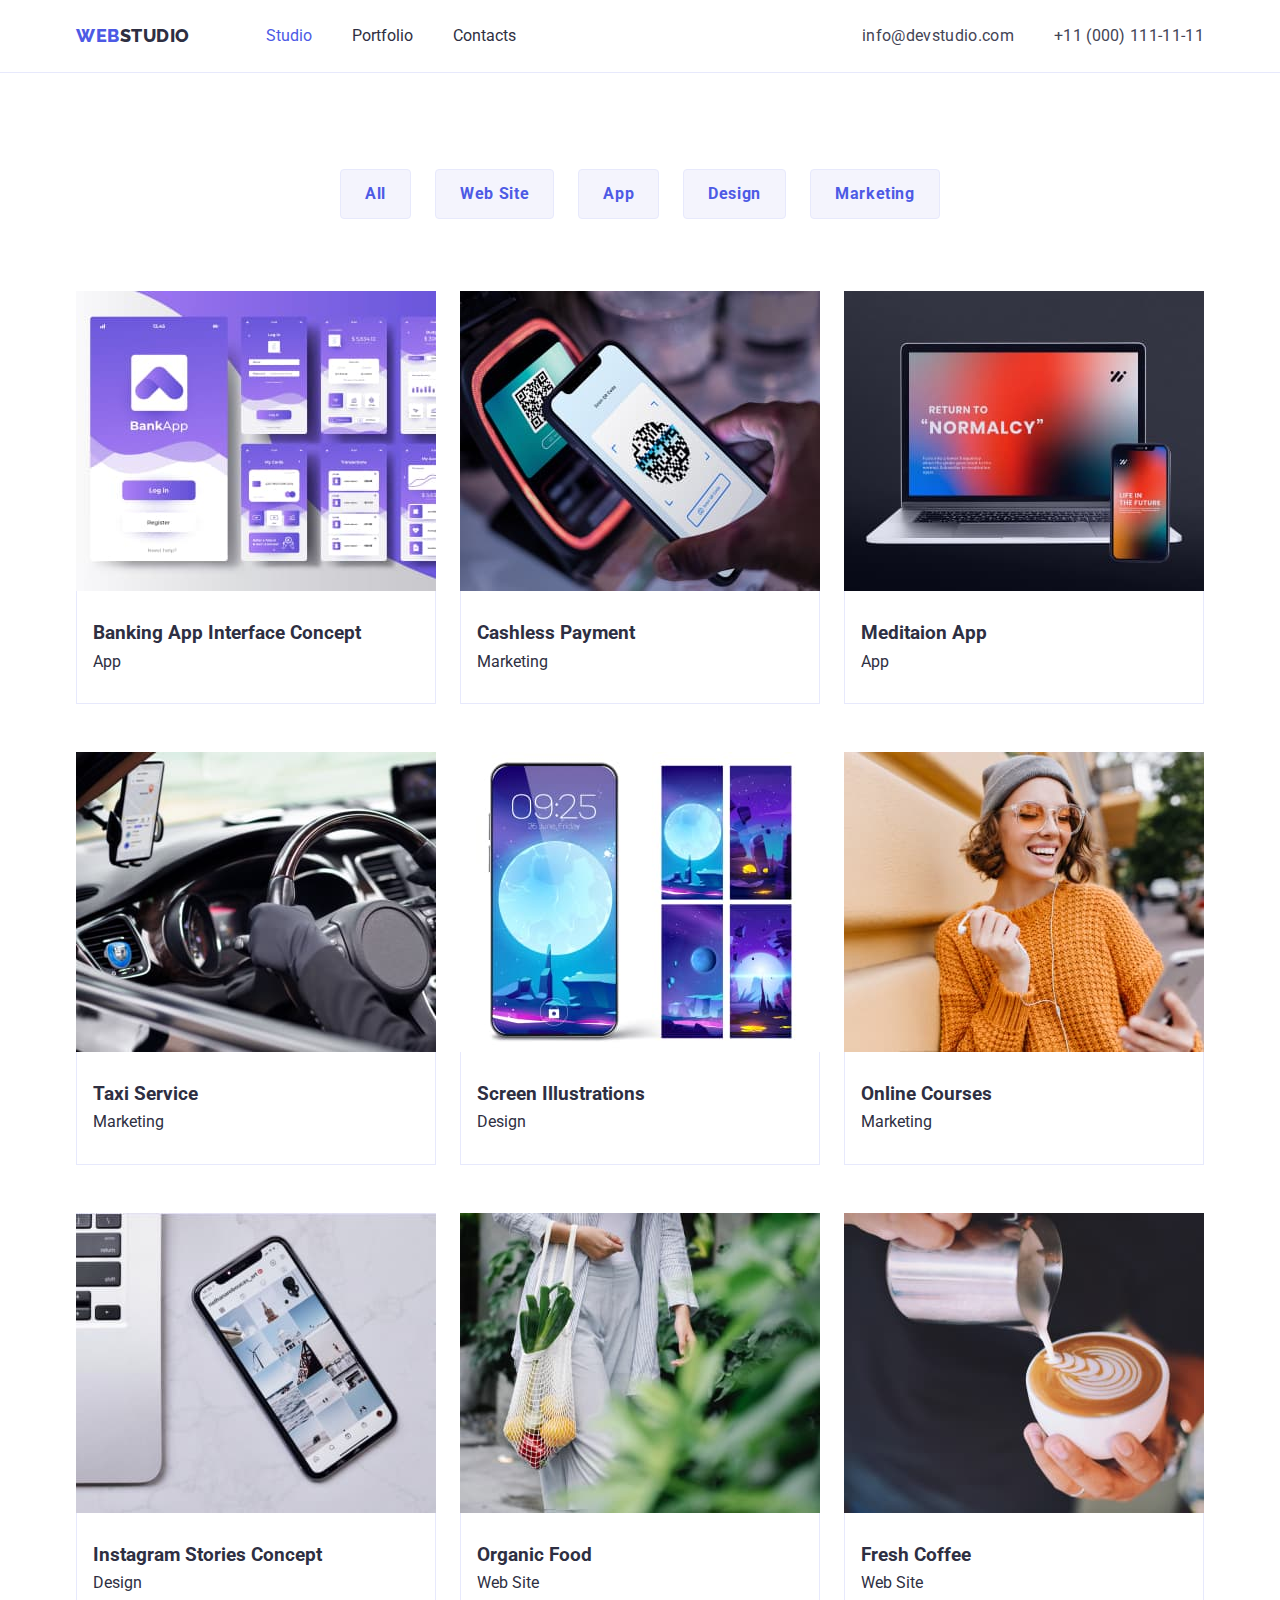
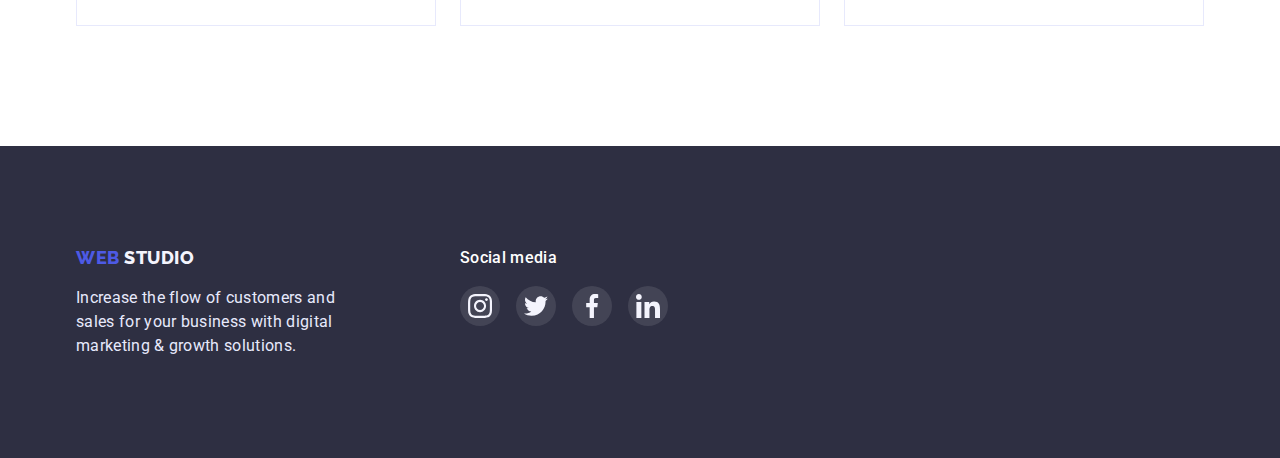
==== portfolio.html @ 094a0a1a "Homework4" ====
<!DOCTYPE html>
<html lang="en">
<head>
    <meta charset="UTF-8">
    <meta http-equiv="X-UA-Compatible" content="IE=edge">
    <meta name="viewport" content="width=device-width, initial-scale=1.0">
    <title>Document</title>
    <link rel="preconnect" href="https://fonts.googleapis.com">
    <link rel="preconnect" href="https://fonts.gstatic.com" crossorigin>
    <link href="https://fonts.googleapis.com/css2?family=Raleway:wght@700&family=Roboto:wght@400;500;700;900&display=swap" rel="stylesheet">
    <link rel="stylesheet" href="https://cdnjs.cloudflare.com/ajax/libs/modern-normalize/1.1.0/modern-normalize.min.css">

    <link rel="stylesheet" href="./css/styles.css">
</head>
<body>
       <header class="page-header">
            <div class="container">
                <nav class="main-nav">
                        <a class="logo" href="./index.html"> <span class="logo-web">WEB</span>STUDIO</span></a>
                    <ul class="page-nav list">
                            <li class="header-item"><a class="link current" href="./index.html">Studio</a></li>
                            <li class="header-item"><a class="link" href="./portfolio.html">Portfolio</a></li>
                            <li class="header-item"><a class="link" href="">Contacts</a></li>
                    </ul>
                </nav>
                    <ul class="list auth-nav">
                        <li class="header-item"><a class="contact-email link" href="mailto:info@devstudio.com">info@devstudio.com</a></li>
                        <li class="header-item"><a class="contact-phone-number link" href="tel:+110001111111">+11 (000) 111-11-11</a></li>
                    </ul>
            </div>
        </header> 
    <main>
        <section class="portfolio">
            <div class="container">
                    <h1 class="section-title visually-hidden">Portfolio</h1>
                <ul class="item-filter list"> 
                    <li class="item-btm"> <button class="btm-filters" type="button">All</button></li>
                    <li class="item-btm"> <button class="btm-filters" type="button">Web Site</button></li>
                    <li class="item-btm"> <button class="btm-filters" type="button">App</button></li>
                    <li class="item-btm"> <button class="btm-filters" type="button">Design</button></li>
                    <li class="item-btm"> <button class="btm-filters" type="button">Marketing</button></li>
                </ul>
                <ul class="flex-elements list">
                    <li class="item"> <img src="./images/portfolio/img1.jpeg" width="360" alt="photo-portfolio1">
                        <div class="flex-title">
                            <h3 class="elements-title">Banking App Interface Concept</h3> <p class="elements-text">App</p> 
                        </div>
                    </li>
                    <li class="item"> <img src="./images/portfolio/img2.jpeg" width="360" alt="photo-portfolio2">
                        <div class="flex-title">
                             <h3 class="elements-title">Cashless Payment</h3> <p class="elements-text">Marketing</p>
                        </div> 
                    </li>
                    <li class="item"> <img src="./images/portfolio/img3.jpeg" width="360" alt="photo-portfolio3">
                        <div class="flex-title">
                            <h3 class="elements-title">Meditaion App</h3> <p class="elements-text">App</p> 
                        </div>
                        </li>
                    <li class="item"> <img src="./images/portfolio/img4.jpeg" width="360" alt="photo-portfolio4">
                        <div class="flex-title">
                            <h3 class="elements-title">Taxi Service</h3> <p class="elements-text">Marketing</p> 
                        </div>
                    </li>
                    <li class="item"> <img src="./images/portfolio/img5.jpeg" width="360" alt="photo-portfolio5">
                        <div class="flex-title">
                            <h3 class="elements-title">Screen Illustrations</h3> <p class="elements-text">Design</p>
                        </div> 
                    </li>
                    <li class="item"> <img src="./images/portfolio/img6.jpeg" width="360" alt="photo-portfolio6">
                        <div class="flex-title">
                            <h3 class="elements-title">Online Courses</h3> <p class="elements-text">Marketing</p>
                        </div> 
                    </li>
                    <li class="item"> <img src="./images/portfolio/img7.jpeg" width="360" alt="photo-portfolio7">
                        <div class="flex-title">
                            <h3 class="elements-title">Instagram Stories Concept</h3> <p class="elements-text">Design</p>
                        </div>
                    </li>
                    <li class="item"> <img src="./images/portfolio/img8.jpeg" width="360" alt="photo-portfolio8">
                        <div class="flex-title">
                            <h3 class="elements-title">Organic Food</h3> <p class="elements-text">Web Site</p>
                        </div>
                    </li>
                    <li class="item"> <img src="./images/portfolio/img9.jpeg" width="360" alt="photo-portfolio9">
                        <div class="flex-title">
                             <h3 class="elements-title">Fresh Coffee</h3> <p class="elements-text">Web Site</p>
                            </div>
                    </li> 
                </ul>
            </div>
        </section>

    </main>

<footer class="footer">
        <div class="container">
            <ul class="footer-wrap">
                <li><div>
                <a class="logo link" href="./index.html"> <span class="logo-web">WEB</span> <span class="logo-studio-footer">STUDIO</span></a>
                 <p class="footer-text">
                Increase the flow of customers and sales for your business with digital marketing & growth solutions.
                </p>
            </div>
        </li>
                <li><div>
                <h4 class="media">Social media</h4>
                <ul class="media-list">
                    <li class="media-item">
                        <a href="" class="media-link link"><svg class="media-icon" width="24" height="24">
                                <use href="./images/icons.svg#icon-instagram"></use>
                            </svg></a>
                    </li>
                    <li class="media-item">
                        <a href="" class="media-link link"><svg class="media-icon" width="24" height="24">
                                <use href="./images/icons.svg#icon-twitter"></use>
                            </svg>
                        </a>
                    </li>
                    <li class="media-item">
                        <a href="" class="media-link link"><svg class="media-icon" width="24" height="24">
                                <use href="./images/icons.svg#icon-facebook"></use>
                            </svg></a>
                    </li>
                    <li class="media-item">
                        <a href="" class="media-link link"><svg class="media-icon" width="24" height="24">
                                <use href="./images/icons.svg#icon-in"></use>
                            </svg></a>
                    </li>
                </ul>
            </div>  </li>
            </ul>
            
            
        </div> 
    </footer>
</body>
</html>
---- css/styles.css ----
/*  вторичный цвет текста #434455 */
/* вторичные цвета фона #FFFFFF #F4F4FD  */
/* акцент #4D5AE5 */

:root {
  --primary-text-color: #2e2f42;
  --title-text-color: #434455;
  --accent-color: #4d5ae5;
  --background-color: #ffffff;
  --footer-text: #e7e9fc;
  --font-family: "Roboto", sans-serif;
  --text-contact: #434455;
}

h1,
h2,
h3,
h4,
p {
  margin: 0;
}

ul {
  list-style: none;
  padding-left: 0;
  margin: 0;
}

body {
  font-family: var(--font-family);
  color: var(--primary-text-color);
  background-color: var(--background-color);
}

img {
  display: block;
  min-width: 100%;
  height: auto;
}

button {
  display: block;
  cursor: pointer;
  border: none;
}

a {
  text-decoration: none;
  color: inherit;
}

section {
  padding-top: 120px;
  padding-bottom: 120px;
}

.link {
  text-decoration: none;
}

.list {
  list-style: none;
}

.container {
  margin: 0 auto;
  width: 1158px;
  padding: 0 15px;
}

/* --------------------HEADER-------------------- */
.page-header .container {
  display: flex;
  align-items: center;
}


.page-header {
  padding-top: 24px;
  padding-bottom: 24px;
  border-bottom: 1px solid #e7e9fc;
}

.logo {
  font-family: "Raleway", sans-serif;
  font-weight: 800;
  font-size: 18px;
  line-height: 1.33;
  letter-spacing: 0.03em;
  text-transform: uppercase;
  color: var(--primary-text-color);
  text-decoration: none;
}

.logo-web {
  color: var(--accent-color);
}

.page-nav {
  display: flex;
  margin-left: 76px;
}

.page-nav .header-item + .header-item {
  margin-left: 40px;
}

.page-nav .link .current {
  display: block;
  font-weight: 700;
  font-size: 16px;
  line-height: 1.5;
  color: var(--primary-text-color);
}

.current {
  color: var(--accent-color);
}

.auth-nav {
  display: flex;
  margin-left: auto;
}

.auth-nav .header-item + .header-item {
  margin-left: 40px;
}

.main-nav {
  display: flex;
  align-items: center;
}

.page-nav .link:hover,
.page-nav .link:focus {
  color: var(--accent-color);
}

.contact-email {
  font-size: 16px;
  line-height: 1.5;
  letter-spacing: 0.02em;
  color: var(--text-contact);
}

.contact-phone-number {
  font-size: 16px;
  line-height: 1.5;
  letter-spacing: 0.02em;
  color: var(--text-contact);
}

.contact-email:hover,
.contact-email:focus {
  color: var(--accent-color);
}

.contact-phone-number:hover,
.contact-phone-number:focus {
  color: var(--accent-color);
}

/* ---------------------HERO------------------ */

.hero {
  background-color: #2e2f42;
  text-align: center;
  padding-top: 188px;
  padding-bottom: 188px;
}

.hero-title {
  width: 494px;
  font-weight: 500;
  font-size: 56px;
  line-height: 1.07;
  letter-spacing: 0.02em;
  color: #ffffff;
  align-items: center;
  margin: 0 auto;
}

.modal-btn {
  min-width: 170px;
  display: inline-block;
  padding: 16px 32px;
  border-radius: 4px;
  font-family: inherit;
  background-color: var(--accent-color);
  font-weight: 700;
  font-size: 16px;
  line-height: 1.19;
  align-items: center;
  letter-spacing: 0.04em;
  color: #ffffff;
  cursor: pointer;
  margin-top: 48px;
  border: none;
}

.overlay {
  height: 600px;
  outline: 1px solid black;
  max-width: 1440px;
  margin-right: auto;
  margin-left: auto;
  background-repeat: no-repeat;
  background-size: cover;
  background-position: center;
  background-image: linear-gradient(to right, rgba(46, 47, 66, 0.7), rgba(46, 47, 66, 0.7)), url(..//images/people-office\ 1.jpeg);
  
}

.modal-btn:hover,
.modal-btn:focus {
  background: #404bbf;
  box-shadow: 0px 4px 4px rgba(0, 0, 0, 0.15);
}

.visually-hidden {
  position: absolute;
  width: 1px;
  height: 1px;
  margin: -1px;
  border: 0;
  padding: 0;
  white-space: nowrap;
  clip-path: inset(100%);
  clip: rect(0 0 0 0);
  overflow: hidden;
}

.futures-wrap {
  display: flex;
}

.futures-wrap .item-future {
  width: 264px;
  margin-right: 24px;
}

.futures-wrap .item-future:nth-child(4) {
  margin-right: 0;
}

.item-future::before {
  content: '';
  display: block;
  height: 112px;
  background-repeat: no-repeat;
  background-color: #F4F4FD;
  background-position: center;
  border-radius: 4px;
}

.icon-strategy::before {
  background-image: url(../images/future/strategy.svg);
}

.icon-punctuality::before {
  background-image: url(../images/future/punctuality.svg);
}

.icon-diligence::before {
  background-image: url(../images/future/diligence.svg);
}

.icon-technologies::before {
  background-image: url(../images/future/technologies.svg);
}

.text-future {
  font-size: 16px;
  line-height: 1.5;
  letter-spacing: 0.02em;
  color: #434455;
}

.list-future {
  font-weight: 500;
  font-size: 20px;
  line-height: 1.2;
  letter-spacing: 0.02em;
  color: #2e2f42;
  margin-bottom: 8px;
}

.what-are-we-doing {
  padding-top: 0;
}

.doing-wrap {
  display: flex;
  gap: 24px;
  padding-top: 0;
}

.team {
  display: flex;
}

.item-team {
  margin-right: 24px;
  background-color: #ffffff;
  box-shadow: 0px 1px 6px rgba(46, 47, 66, 0.08),
    0px 1px 1px rgba(46, 47, 66, 0.16), 0px 2px 1px rgba(46, 47, 66, 0.08);
  border-radius: 0px 0px 4px 4px;
  text-align: center;
}

.item-team:last-child {
  margin-right: 0;
}


.section-team {
  background-color: #f4f4fd;
}

.section-title {
  margin-bottom: 72px;
  font-weight: 700;
  font-size: 36px;
  line-height: 1.11;
  letter-spacing: 0.02em;
  text-transform: capitalize;
  color: var(--primary-text-color);
}

.team-title {
  padding-top: 32px;
  padding-bottom: 32px;
}

.team-soc-list {
  display: flex;
  justify-content: center;
  gap: 24px;

}

.team-soc-item {
  width: 40px;
  height: 40px;
}

.team-soc-link {
  width: 100%;
  height: 100%;
  background-color: var(--accent-color);
  border-radius: 50%;
  display: flex;
  align-items: center;
  justify-content: center;

}

.team-soc-icon {
  fill: rgba(244, 244, 253, 1);
}

.team-soc-link:hover {
  background-color: rgba(64, 75, 191, 1);
}

.team-soc-link:focus {
  background-color: rgba(64, 75, 191, 1);
}

.section-title.centered {
  text-align: center;
}

.list-title {
  font-weight: 700;
  font-size: 20px;
  line-height: 1.2;
  letter-spacing: 0.02em;
  color: var(--primary-text-color);
  margin-bottom: 8px;
}

.text {
  font-size: 16px;
  line-height: 1.5;
  letter-spacing: 0.02em;
  color: var(--title-text-color);
  margin-bottom: 8px;
}

.customers-list {
  display: flex;
  gap: 24px;
}

.customers-item {
  width: calc((100%-150px)/6);
  height: 92px;
}

.customers-link {
  width: 100%;
  height: 100%;
  border: 1px solid #8E8F99;
  border-radius: 4px;
  display: flex;
  align-items: center;
  justify-content: center;
  color: rgba(175, 177, 184, 1);
}

.customers-icon {
  fill: rgba(142, 143, 153, 1);
}

.customers-link:hover {
border-color: rgba(64, 75, 191, 1);
}

.customers-link:hover .customers-icon {
  fill: rgba(64, 75, 191, 1);
}

.customers-link:focus {
border-color: rgba(64, 75, 191, 1);
}

.customers-link:focus .customers-icon {
  fill: rgba(64, 75, 191, 1);
}

  


/* ---------------------FUTER------------------ */

.footer {
  background-color: var(--primary-text-color);
  padding-top: 100px;
  padding-bottom: 100px;
}

.footer-wrap {
  display: flex;
  gap: 120px;
}

.footer-text {
  width: 264px;
  font-size: 16px;
  line-height: 1.5;
  letter-spacing: 0.02em;
  color: #e7e9fc;
  margin-top: 16px;
}

.logo-studio-footer {
  color: #f4f4fd;
}

.media {
font-weight: 500;
font-size: 16px;
line-height: 1.5;
letter-spacing: 0.02em;
color: var(--background-color);
margin-bottom: 16px;
}


.media-list {
  display: flex;
  justify-content: center;  
  gap: 16px;
  width: 208px;
}

.media-item {
  width: 40px;
  height: 40px;
  
}

.media-link {
  border-radius: 50%;
  width: 100%;
  height: 100%;
  display: flex;
  background-color: rgba(255, 255, 255, 0.1);
  align-items: center;
  justify-content: center;
}

.media-icon {
  fill: rgba(244, 244, 253, 1);
}

.media-link:hover {
  background-color: rgba(49, 208, 170, 1);
}

.media-link:focus {
  background-color: rgba(49, 208, 170, 1);
}



/* ---------------------PORTFOLIO------------------ */
.portfolio {
  padding-top: 96px;
  padding-bottom: 120px;
}

.btm-filters {
  padding: 12px 24px;
  font-weight: 700;
  font-size: 16px;
  line-height: 1.5;
  align-items: center;
  text-align: center;
  letter-spacing: 0.04em;
  color: var(--accent-color);
  background-color: #f4f4fd;
  border: 1px solid #e7e9fc;
  font-family: inherit;
  border-radius: 4px;
}

.btm-filters:hover,
.btm-filters:focus {
  background-color: #404BBF;
  color: var(--background-color);
  box-shadow: 0px 3px 1px rgba(0, 0, 0, 0.1), 0px 2px 1px rgba(0, 0, 0, 0.08), 0px 2px 2px rgba(0, 0, 0, 0.12);
  border-color: #404BBF;
}

.flex-elements {
  display: flex;
  flex-wrap: wrap;
}



.item:hover {
  box-shadow: 0px 1px 6px rgba(46, 47, 66, 0.08), 0px 1px 1px rgba(46, 47, 66, 0.16), 0px 2px 1px rgba(46, 47, 66, 0.08);
}

.elements-title {
  margin-bottom: 8px;
}

.flex-elements .item {
  margin-right: 24px;
  width: 360px;
  margin-left: 0;
  margin-bottom: 48px;
  background: #ffffff;
}

.flex-title {
border: 1px solid #e7e9fc;
border-top: 0;
padding-top: 32px;
padding-bottom: 32px;
padding-left: 16px;
}

.flex-elements .item:nth-child(3n) {
  margin-right: 0;
}

.flex-elements .item:nth-last-child(-n + 3) {
  margin-bottom: 0;
}

.item-filter {
  display: flex;
  justify-content: center;
  margin-bottom: 72px;
}

.item-btm {
  margin-right: 24px;
}

.item-filter .item-btm:nth-child(5) {
  margin-right: 0;
}
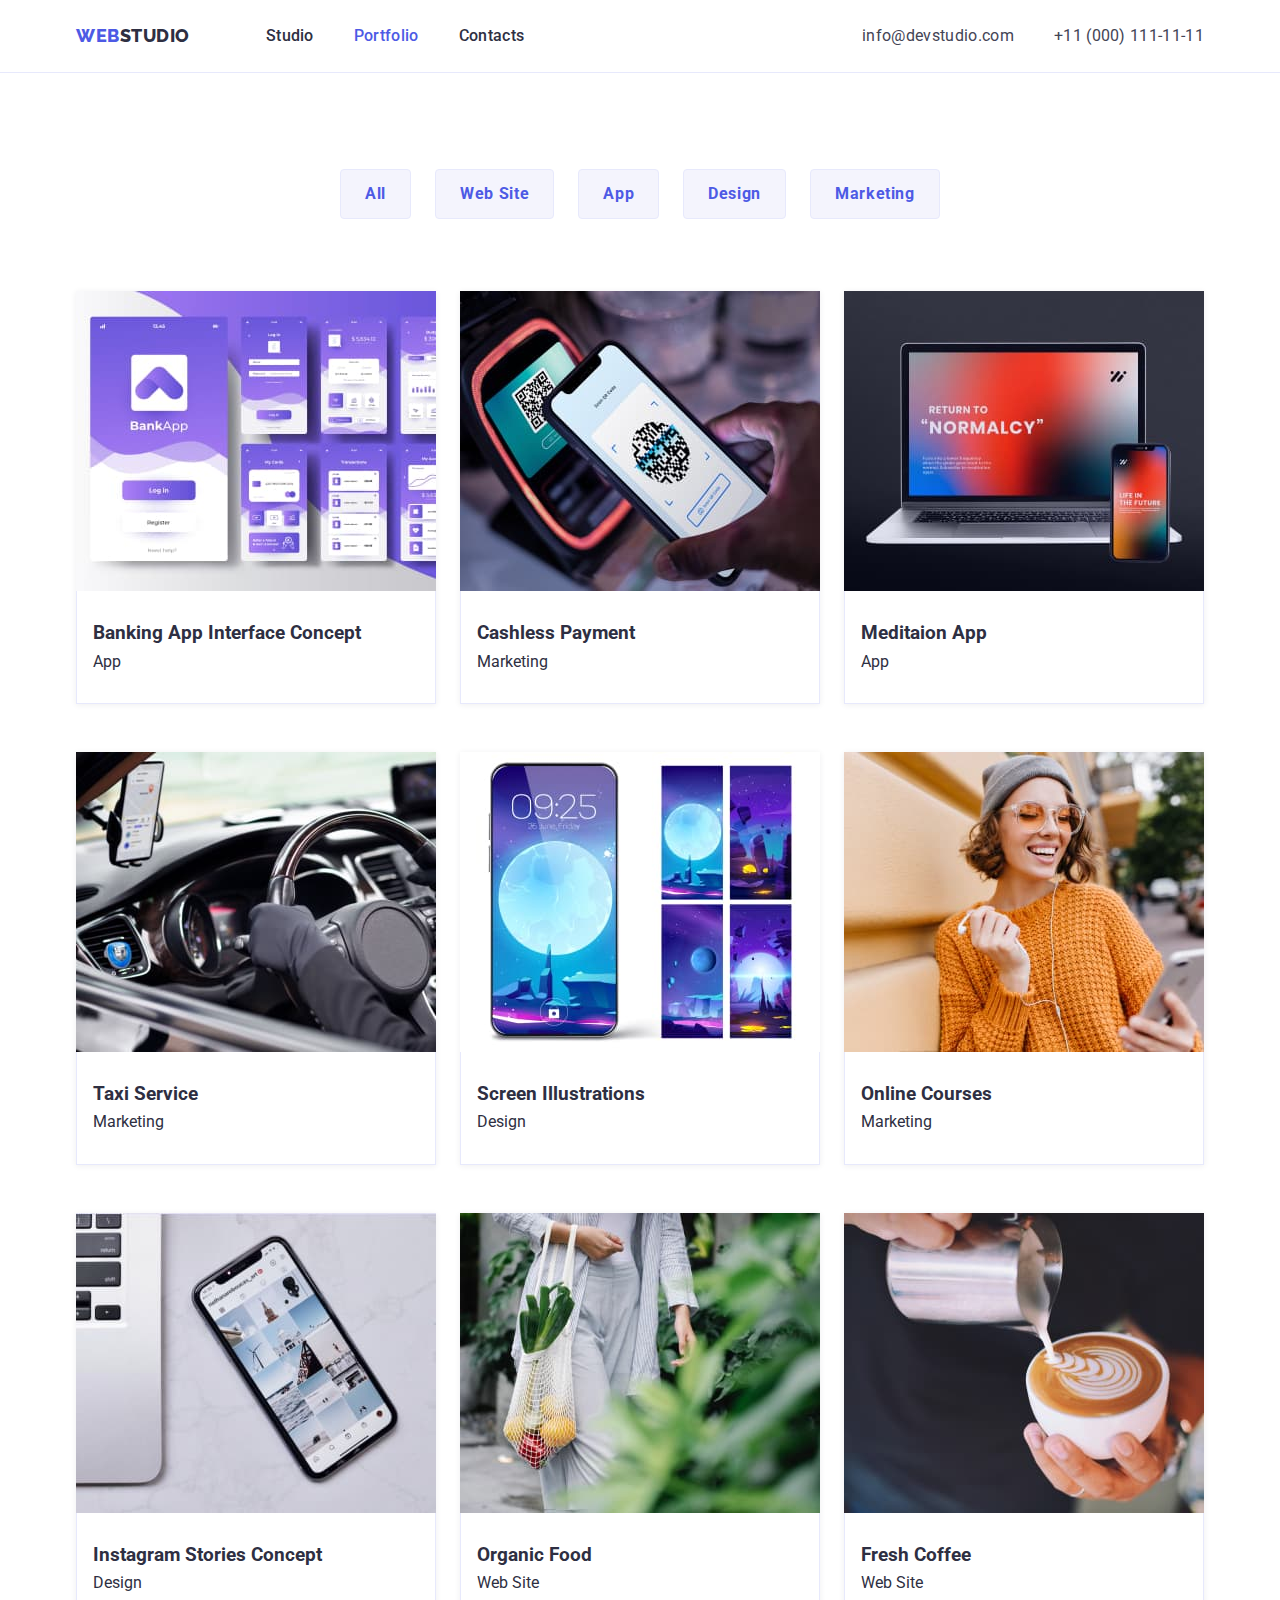
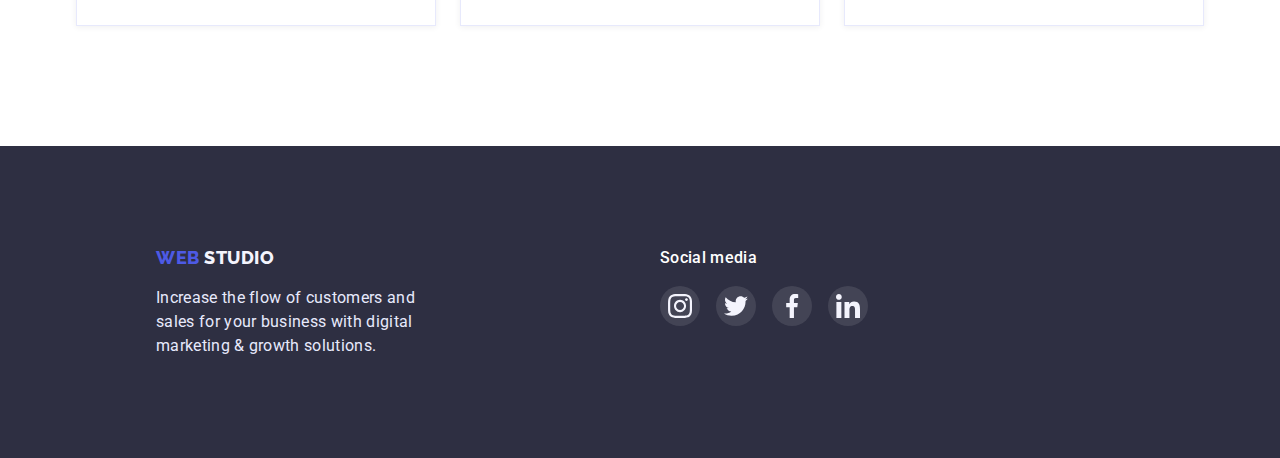
==== commit 706b6637: "HW-4finaly" ====
--- a/portfolio.html
+++ b/portfolio.html
@@ -7,7 +7,7 @@
     <title>Document</title>
     <link rel="preconnect" href="https://fonts.googleapis.com">
     <link rel="preconnect" href="https://fonts.gstatic.com" crossorigin>
-    <link href="https://fonts.googleapis.com/css2?family=Raleway:wght@700&family=Roboto:wght@400;500;700;900&display=swap" rel="stylesheet">
+    <link href="https://fonts.googleapis.com/css2?family=Raleway:wght@800&family=Roboto:wght@400;500;700;900&display=swap" rel="stylesheet">
     <link rel="stylesheet" href="https://cdnjs.cloudflare.com/ajax/libs/modern-normalize/1.1.0/modern-normalize.min.css">
 
     <link rel="stylesheet" href="./css/styles.css">
@@ -18,14 +18,14 @@
                 <nav class="main-nav">
                         <a class="logo" href="./index.html"> <span class="logo-web">WEB</span>STUDIO</span></a>
                     <ul class="page-nav list">
-                            <li class="header-item"><a class="link current" href="./index.html">Studio</a></li>
-                            <li class="header-item"><a class="link" href="./portfolio.html">Portfolio</a></li>
+                            <li class="header-item"><a class="link" href="./index.html">Studio</a></li>
+                            <li class="header-item"><a class="link current" href="./portfolio.html">Portfolio</a></li>
                             <li class="header-item"><a class="link" href="">Contacts</a></li>
                     </ul>
                 </nav>
                     <ul class="list auth-nav">
-                        <li class="header-item"><a class="contact-email link" href="mailto:info@devstudio.com">info@devstudio.com</a></li>
-                        <li class="header-item"><a class="contact-phone-number link" href="tel:+110001111111">+11 (000) 111-11-11</a></li>
+                        <li class="header-contact"><a class="contact-email link" href="mailto:info@devstudio.com">info@devstudio.com</a></li>
+                        <li class="header-contact"><a class="contact-phone-number link" href="tel:+110001111111">+11 (000) 111-11-11</a></li>
                     </ul>
             </div>
         </header> 
@@ -41,50 +41,50 @@
                     <li class="item-btm"> <button class="btm-filters" type="button">Marketing</button></li>
                 </ul>
                 <ul class="flex-elements list">
-                    <li class="item"> <img src="./images/portfolio/img1.jpeg" width="360" alt="photo-portfolio1">
+                    <li class="item"><a class="flex-elements-link" href=""><img src="./images/portfolio/img1.jpeg" width="360" alt="photo-portfolio1">
                         <div class="flex-title">
                             <h3 class="elements-title">Banking App Interface Concept</h3> <p class="elements-text">App</p> 
-                        </div>
+                        </div></a>
                     </li>
-                    <li class="item"> <img src="./images/portfolio/img2.jpeg" width="360" alt="photo-portfolio2">
+                    <li class="item"> <a class="flex-elements-link" href=""><img src="./images/portfolio/img2.jpeg" width="360" alt="photo-portfolio2">
                         <div class="flex-title">
                              <h3 class="elements-title">Cashless Payment</h3> <p class="elements-text">Marketing</p>
-                        </div> 
+                        </div></a>
                     </li>
-                    <li class="item"> <img src="./images/portfolio/img3.jpeg" width="360" alt="photo-portfolio3">
+                    <li class="item"> <a class="flex-elements-link" href=""><img src="./images/portfolio/img3.jpeg" width="360" alt="photo-portfolio3">
                         <div class="flex-title">
                             <h3 class="elements-title">Meditaion App</h3> <p class="elements-text">App</p> 
-                        </div>
+                        </div></a>
                         </li>
-                    <li class="item"> <img src="./images/portfolio/img4.jpeg" width="360" alt="photo-portfolio4">
+                    <li class="item"> <a class="flex-elements-link" href=""><img src="./images/portfolio/img4.jpeg" width="360" alt="photo-portfolio4">
                         <div class="flex-title">
                             <h3 class="elements-title">Taxi Service</h3> <p class="elements-text">Marketing</p> 
-                        </div>
+                        </div></a>
                     </li>
-                    <li class="item"> <img src="./images/portfolio/img5.jpeg" width="360" alt="photo-portfolio5">
+                    <li class="item"> <a class="flex-elements-link" href=""><img src="./images/portfolio/img5.jpeg" width="360" alt="photo-portfolio5">
                         <div class="flex-title">
                             <h3 class="elements-title">Screen Illustrations</h3> <p class="elements-text">Design</p>
-                        </div> 
+                        </div></a> 
                     </li>
-                    <li class="item"> <img src="./images/portfolio/img6.jpeg" width="360" alt="photo-portfolio6">
+                    <li class="item"> <a class="flex-elements-link" href=""><img src="./images/portfolio/img6.jpeg" width="360" alt="photo-portfolio6">
                         <div class="flex-title">
                             <h3 class="elements-title">Online Courses</h3> <p class="elements-text">Marketing</p>
-                        </div> 
+                        </div></a> 
                     </li>
-                    <li class="item"> <img src="./images/portfolio/img7.jpeg" width="360" alt="photo-portfolio7">
+                    <li class="item"> <a class="flex-elements-link" href=""><img src="./images/portfolio/img7.jpeg" width="360" alt="photo-portfolio7">
                         <div class="flex-title">
                             <h3 class="elements-title">Instagram Stories Concept</h3> <p class="elements-text">Design</p>
-                        </div>
+                        </div></a>
                     </li>
-                    <li class="item"> <img src="./images/portfolio/img8.jpeg" width="360" alt="photo-portfolio8">
+                    <li class="item"> <a class="flex-elements-link" href=""><img src="./images/portfolio/img8.jpeg" width="360" alt="photo-portfolio8">
                         <div class="flex-title">
                             <h3 class="elements-title">Organic Food</h3> <p class="elements-text">Web Site</p>
-                        </div>
+                        </div></a>
                     </li>
-                    <li class="item"> <img src="./images/portfolio/img9.jpeg" width="360" alt="photo-portfolio9">
+                    <li class="item"> <a class="flex-elements-link" href=""><img src="./images/portfolio/img9.jpeg" width="360" alt="photo-portfolio9">
                         <div class="flex-title">
                              <h3 class="elements-title">Fresh Coffee</h3> <p class="elements-text">Web Site</p>
-                            </div>
+                            </div></a>
                     </li> 
                 </ul>
             </div>
@@ -93,45 +93,32 @@
     </main>
 
 <footer class="footer">
-        <div class="container">
-            <ul class="footer-wrap">
-                <li><div>
+        <div class="container footer-wrap">
                 <a class="logo link" href="./index.html"> <span class="logo-web">WEB</span> <span class="logo-studio-footer">STUDIO</span></a>
                  <p class="footer-text">
                 Increase the flow of customers and sales for your business with digital marketing & growth solutions.
                 </p>
-            </div>
-        </li>
-                <li><div>
-                <h4 class="media">Social media</h4>
-                <ul class="media-list">
-                    <li class="media-item">
-                        <a href="" class="media-link link"><svg class="media-icon" width="24" height="24">
+        </div>
+        <div class="media-item">
+                        <p class="media">Social media</p>
+                        <ul class="media-soc">
+                            <li><a href="" class="media-link link"><svg class="media-icon" width="24" height="24">
                                 <use href="./images/icons.svg#icon-instagram"></use>
-                            </svg></a>
-                    </li>
-                    <li class="media-item">
-                        <a href="" class="media-link link"><svg class="media-icon" width="24" height="24">
+                            </svg></a></li>
+                            <li><a href="" class="media-link link"><svg class="media-icon" width="24" height="24">
                                 <use href="./images/icons.svg#icon-twitter"></use>
                             </svg>
-                        </a>
-                    </li>
-                    <li class="media-item">
-                        <a href="" class="media-link link"><svg class="media-icon" width="24" height="24">
+                            </a></li>
+                            <li><a href="" class="media-link link"><svg class="media-icon" width="24" height="24">
                                 <use href="./images/icons.svg#icon-facebook"></use>
-                            </svg></a>
-                    </li>
-                    <li class="media-item">
-                        <a href="" class="media-link link"><svg class="media-icon" width="24" height="24">
+                            </svg></a></li>
+                            <li><a href="" class="media-link link"><svg class="media-icon" width="24" height="24">
                                 <use href="./images/icons.svg#icon-in"></use>
-                            </svg></a>
-                    </li>
-                </ul>
-            </div>  </li>
-            </ul>
-            
-            
-        </div> 
+                            </svg></a></li>
+                        </ul> 
+        
+        </div>
+        
     </footer>
 </body>
 </html>--- a/css/styles.css
+++ b/css/styles.css
@@ -100,6 +100,20 @@
   display: flex;
   margin-left: 76px;
 }
+
+.header-item {
+font-weight: 500;
+font-size: 16px;
+line-height: 1.5;
+letter-spacing: 0.02em;
+}
+
+.header-contact {
+font-size: 16px;
+line-height: 1.5;
+margin-left: 40px;
+}
+
 
 .page-nav .header-item + .header-item {
   margin-left: 40px;
@@ -283,6 +297,7 @@
   letter-spacing: 0.02em;
   color: #2e2f42;
   margin-bottom: 8px;
+  margin-top: 8px;
 }
 
 .what-are-we-doing {
@@ -401,32 +416,29 @@
 .customers-link {
   width: 100%;
   height: 100%;
-  border: 1px solid #8E8F99;
+  border: 1px solid currentColor;
   border-radius: 4px;
   display: flex;
   align-items: center;
   justify-content: center;
-  color: rgba(175, 177, 184, 1);
-}
-
-.customers-icon {
-  fill: rgba(142, 143, 153, 1);
-}
+  fill: #8E8F99;
+}
+
 
 .customers-link:hover {
-border-color: rgba(64, 75, 191, 1);
+color: #404BBF;
 }
 
 .customers-link:hover .customers-icon {
-  fill: rgba(64, 75, 191, 1);
+  fill: #404BBF;
 }
 
 .customers-link:focus {
-border-color: rgba(64, 75, 191, 1);
+border-color: #404BBF;
 }
 
 .customers-link:focus .customers-icon {
-  fill: rgba(64, 75, 191, 1);
+  fill: #404BBF;
 }
 
   
@@ -438,11 +450,13 @@
   background-color: var(--primary-text-color);
   padding-top: 100px;
   padding-bottom: 100px;
-}
-
-.footer-wrap {
   display: flex;
   gap: 120px;
+}
+
+.media-soc {
+  display: flex;
+  gap: 16px;
 }
 
 .footer-text {
@@ -456,6 +470,11 @@
 
 .logo-studio-footer {
   color: #f4f4fd;
+}
+
+.footer-wrap {
+  padding-left: 156px;
+  padding-right: 0;
 }
 
 .media {
@@ -465,31 +484,30 @@
 letter-spacing: 0.02em;
 color: var(--background-color);
 margin-bottom: 16px;
-}
-
-
-.media-list {
-  display: flex;
-  justify-content: center;  
-  gap: 16px;
-  width: 208px;
+display: flex;
 }
 
 .media-item {
-  width: 40px;
-  height: 40px;
-  
-}
+margin-left: 120px;
+display: inline;
+padding-right: 692px;
+}
+
 
 .media-link {
   border-radius: 50%;
   width: 100%;
   height: 100%;
-  display: flex;
   background-color: rgba(255, 255, 255, 0.1);
   align-items: center;
   justify-content: center;
-}
+  display: flex;
+  height: 40px;
+  width: 40px;
+  
+}
+
+
 
 .media-icon {
   fill: rgba(244, 244, 253, 1);
@@ -539,9 +557,20 @@
   flex-wrap: wrap;
 }
 
-
-
-.item:hover {
+.item {
+box-shadow: 0px 1px 6px rgba(46, 47, 66, 0.08);
+}
+
+.flex-elements-link {
+  display: block;
+}
+
+
+.flex-elements-link:hover {
+  box-shadow: 0px 1px 6px rgba(46, 47, 66, 0.08), 0px 1px 1px rgba(46, 47, 66, 0.16), 0px 2px 1px rgba(46, 47, 66, 0.08);
+}
+
+.flex-elements-link:focus {
   box-shadow: 0px 1px 6px rgba(46, 47, 66, 0.08), 0px 1px 1px rgba(46, 47, 66, 0.16), 0px 2px 1px rgba(46, 47, 66, 0.08);
 }
 
@@ -554,7 +583,7 @@
   width: 360px;
   margin-left: 0;
   margin-bottom: 48px;
-  background: #ffffff;
+  
 }
 
 .flex-title {
